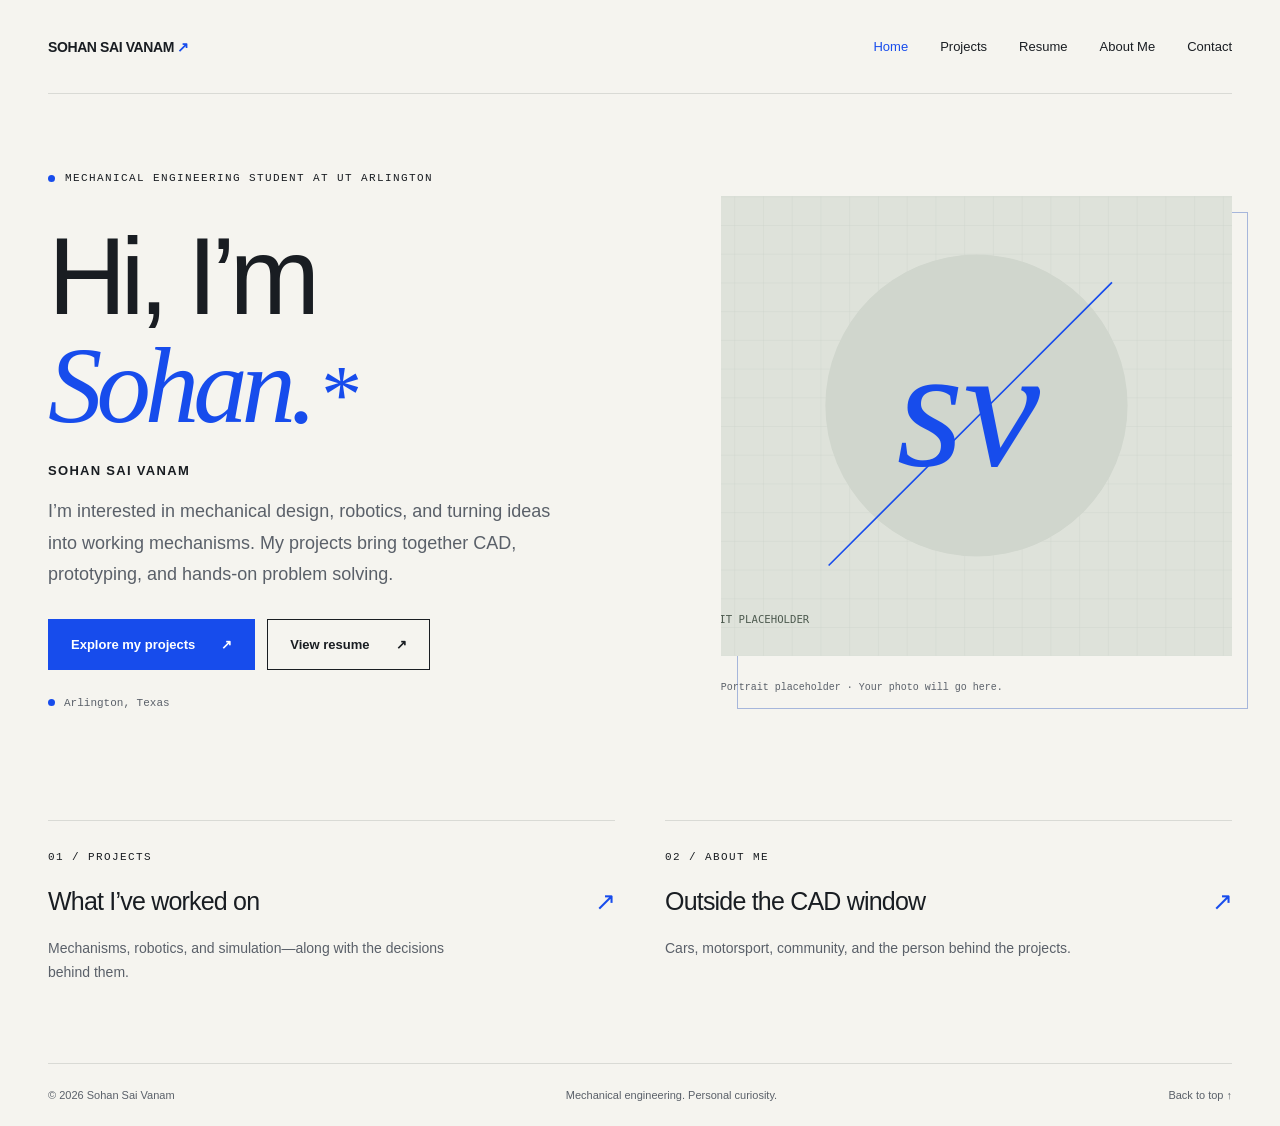
==== index.html @ b77ebf14 "Add files via upload Add my portfolio" ====
<!doctype html><html lang="en"><head><meta charset="utf-8"><meta name="viewport" content="width=device-width, initial-scale=1"><meta name="description" content="Sohan Sai Vanam is a Mechanical Engineering student at UT Arlington exploring mechanical design, robotics, and hands-on engineering."><meta name="theme-color" content="#f5f4ef"><title>Mechanical design & robotics — Sohan Sai Vanam</title><link rel="icon" href="assets/favicon.svg" type="image/svg+xml"><link rel="stylesheet" href="assets/styles.css"></head><body id="top" data-base=""><a class="skip" href="#main">Skip to content</a><header class="wrap"><nav class="nav" aria-label="Main navigation"><a class="brand" href="index.html">SOHAN SAI VANAM<span> ↗</span></a><button class="menu" aria-expanded="false" aria-controls="nav-links">Menu</button><div class="nav-links" id="nav-links"><a href="index.html" aria-current="page">Home</a><a href="projects.html">Projects</a><a href="resume.html">Resume</a><a href="about.html">About Me</a><a href="contact.html">Contact</a></div></nav></header><main id="main"><section class="wrap personal-hero" aria-labelledby="hello"><div class="personal-copy"><div class="eyebrow"><span class="dot"></span><span data-profile="role">Mechanical Engineering student at UT Arlington</span></div><h1 id="hello">Hi, I’m<br><em>Sohan.</em><span class="hello-dot">*</span></h1><p class="personal-name" data-profile="name">Sohan Sai Vanam</p><p class="personal-intro" data-profile="intro">I’m interested in mechanical design, robotics, and turning ideas into working mechanisms. My projects bring together CAD, prototyping, and hands-on problem solving.</p><div class="actions"><a class="button-primary" href="projects.html">Explore my projects <span aria-hidden="true">↗</span></a><a class="button-secondary" href="resume.html">View resume <span aria-hidden="true">↗</span></a></div><p class="home-location"><span class="dot"></span><span data-profile="location">Arlington, Texas</span></p></div><figure class="personal-photo"><img data-portrait src="assets/portrait.svg" alt="Placeholder for Sohan’s portrait" width="800" height="560"><figcaption data-portrait-caption>Portrait placeholder · Your photo will go here.</figcaption></figure></section><section class="wrap home-shortcuts" aria-label="Explore the portfolio"><a href="projects.html"><span class="label">01 / Projects</span><h2>What I’ve worked on <span>↗</span></h2><p>Mechanisms, robotics, and simulation—along with the decisions behind them.</p></a><a href="about.html"><span class="label">02 / About Me</span><h2>Outside the CAD window <span>↗</span></h2><p>Cars, motorsport, community, and the person behind the projects.</p></a></section></main><footer class="wrap footer"><span>© 2026 Sohan Sai Vanam</span><span>Mechanical engineering. Personal curiosity.</span><a href="#top">Back to top ↑</a></footer><script src="assets/content.js" defer></script><script src="assets/script.js" defer></script></body></html>
---- assets/styles.css ----
:root{--paper:#f5f4ef;--ink:#191d22;--muted:#5a6069;--blue:#174cec;--line:#d9dad5;--serif:Georgia,'Times New Roman',serif}*{box-sizing:border-box}html{scroll-behavior:smooth;scroll-padding-top:90px}body{margin:0;background:var(--paper);color:var(--ink);font-family:Arial,Helvetica,sans-serif;-webkit-font-smoothing:antialiased}a{color:inherit;text-decoration:none}button{font:inherit}img{max-width:100%;display:block}::selection{background:#b8ccff}a:focus-visible,button:focus-visible{outline:3px solid var(--blue);outline-offset:5px}.wrap{width:min(1280px,calc(100% - 96px));margin:auto}.skip{position:absolute;top:-100px;padding:15px;background:white;z-index:100}.skip:focus{top:0}.nav{display:flex;align-items:center;justify-content:space-between;min-height:94px;border-bottom:1px solid var(--line)}.brand{font-size:14px;font-weight:700;letter-spacing:-.4px}.brand span{color:var(--blue)}.nav-links{display:flex;gap:32px;align-items:center;font-size:13px}.nav-links a[aria-current=page]{color:var(--blue)}.nav-links a:hover{color:var(--blue)}.menu{display:none;border:1px solid var(--line);background:transparent;padding:10px}.eyebrow,.label,.meta,.section-num{font-family:'Courier New',monospace;text-transform:uppercase;letter-spacing:1.4px;font-size:11px;line-height:1.6}.eyebrow{display:flex;align-items:center;gap:10px}.dot{width:7px;height:7px;background:var(--blue);border-radius:50%;display:inline-block}.hero{padding-top:64px}.hero-title{font-size:clamp(70px,10.2vw,151px);line-height:.86;letter-spacing:-.085em;font-weight:700;margin:29px 0 36px}.hero-title span{display:block}.hero-title .last{display:flex;justify-content:space-between;align-items:center}.hero-title .asterisk{font-size:.58em;color:var(--blue);font-weight:400;margin-right:6px;letter-spacing:0}.hero-bottom{display:grid;grid-template-columns:1.2fr 1fr;gap:76px;align-items:center}.intro{font-size:21px;line-height:1.5;letter-spacing:-.5px;max-width:530px}.intro .soft{color:var(--muted)}.actions{display:flex;flex-wrap:wrap;gap:28px;margin-top:30px}.link{font-size:13px;font-weight:700;border-bottom:1px solid var(--ink);padding-bottom:8px;display:inline-flex;gap:35px}.link:hover{color:var(--blue);border-color:var(--blue)}.portrait{position:relative;height:290px;overflow:hidden;background:#dddeda}.portrait img{height:100%;width:100%;object-fit:cover}.portrait-caption{display:flex;justify-content:space-between;font-size:11px;margin-top:10px;color:var(--muted);font-family:'Courier New',monospace}.ticker{display:flex;justify-content:space-between;gap:20px;border-top:1px solid var(--line);border-bottom:1px solid var(--line);padding:21px 0;margin-top:52px;color:var(--muted)}.section{padding:85px 0}.section-head{display:flex;justify-content:space-between;align-items:flex-end;margin-bottom:36px}.section-head h2{font-size:clamp(36px,5vw,62px);font-weight:500;letter-spacing:-3px;margin:8px 0 0}.section-head h2 em,.page-title em{font-family:var(--serif);font-weight:400}.section-num{color:var(--blue)}.work-grid{display:grid;grid-template-columns:1fr 1fr;gap:46px 28px}.card-visual{position:relative;overflow:hidden;aspect-ratio:1.4;background:#e4e7e6}.card-visual img{width:100%;height:100%;object-fit:cover;transition:transform .5s}.project:hover .card-visual img{transform:scale(1.035)}.card-visual .badge{position:absolute;left:18px;top:18px;font-family:'Courier New',monospace;font-size:10px;padding:8px 10px;background:var(--paper);border:1px solid var(--line)}.card-title{display:flex;justify-content:space-between;align-items:center;gap:16px;margin-top:20px}.card-title h3{font-size:24px;letter-spacing:-.7px;font-weight:500;margin:0}.arrow{color:var(--blue);font-size:25px}.meta{font-size:10px;margin-top:10px;color:var(--muted)}.card-text{font-size:14px;line-height:1.65;color:var(--muted);max-width:470px;margin-bottom:0}.about-strip{background:#e9ebdf;padding:70px 0}.about-layout{display:grid;grid-template-columns:1fr 1.4fr;gap:70px}.about-layout h2{font-size:clamp(38px,5vw,64px);font-weight:500;line-height:1.05;letter-spacing:-2.8px;margin:22px 0}.about-layout h2 em{font-family:var(--serif);font-weight:400}.about-text{font-size:19px;line-height:1.65;max-width:630px}.traits{display:flex;flex-wrap:wrap;gap:10px;margin:28px 0}.traits span{font-size:11px;border:1px solid #b9beb0;padding:9px 12px}.contact{padding:82px 0}.contact h2{font-size:clamp(45px,7vw,94px);line-height:1;letter-spacing:-5px;font-weight:500;margin:18px 0 25px}.contact h2 em{font-family:var(--serif)}.contact p{color:var(--muted);font-size:15px;line-height:1.6}.pending{display:inline-block;border:1px dashed #a5aaa3;padding:10px 14px;color:var(--muted);font-size:12px;margin:8px 10px 8px 0}.footer{display:flex;justify-content:space-between;gap:25px;padding:25px 0;border-top:1px solid var(--line);font-size:11px;color:var(--muted)}.page-top{padding:65px 0 45px}.page-title{font-size:clamp(54px,8vw,108px);line-height:1;letter-spacing:-5px;margin:25px 0}.page-lede{font-size:20px;line-height:1.55;color:var(--muted);max-width:720px}.filters{display:flex;gap:10px;flex-wrap:wrap;margin:24px 0 35px}.filter{border:1px solid var(--line);padding:11px 17px;background:transparent;border-radius:30px;cursor:pointer;font-size:12px}.filter[aria-pressed=true]{background:var(--ink);color:var(--paper);border-color:var(--ink)}[hidden]{display:none!important}.detail-image{background:#e4e7e6;max-height:600px;overflow:hidden}.detail-image img{width:100%;max-height:600px;object-fit:cover}.caption{font-family:'Courier New',monospace;font-size:11px;color:var(--muted);margin-top:12px;line-height:1.5}.facts{display:grid;grid-template-columns:repeat(3,1fr);border-top:1px solid var(--line);border-bottom:1px solid var(--line);padding:24px 0;margin:40px 0 65px;gap:25px}.facts p{font-size:13px;line-height:1.5;margin:8px 0 0}.story{display:grid;grid-template-columns:1fr 2fr;gap:80px;padding:35px 0;border-top:1px solid var(--line)}.story h2{font-size:26px;letter-spacing:-1px;font-weight:500;margin:0}.story p,.story li{font-size:17px;line-height:1.75;color:var(--muted)}.story p:first-child{margin-top:0}.story li{margin:8px 0}.story ul{padding-left:20px}.note{padding:20px 24px;background:#e7ecfa;border-left:3px solid var(--blue);font-size:14px;line-height:1.6;margin:45px 0}.about-full{display:grid;grid-template-columns:1fr 1fr;gap:70px;margin:35px 0 65px}.about-full .portrait{height:450px}.about-full p{font-size:18px;line-height:1.75;color:var(--muted)}.life-grid{display:grid;grid-template-columns:repeat(3,1fr);gap:28px}.life-item{border-top:1px solid var(--line);padding-top:22px}.life-item h3{font-size:23px;letter-spacing:-.8px;font-weight:500}.life-item p{font-size:15px;line-height:1.75;color:var(--muted)}.next{padding:50px 0;display:flex;justify-content:space-between;gap:25px;align-items:center}.next a{font-size:24px;letter-spacing:-1px}.resume-note{font-size:11px;color:var(--muted)}
@media(min-width:1100px){.hero-bottom .portrait{margin-top:-140px;width:90%;margin-left:auto;height:345px}.hero-title{position:relative;z-index:1}.hero-title .last{max-width:70%}}
@media(max-width:900px){.wrap{width:calc(100% - 48px)}.hero-bottom{gap:32px}.hero-title{font-size:12vw}.about-layout,.about-full{gap:32px}.story{gap:35px}.ticker{font-size:9px}.hero-title .asterisk{display:none}.contact h2{letter-spacing:-3px}}
@media(max-width:600px){.wrap{width:calc(100% - 36px)}.nav{min-height:76px;position:relative}.menu{display:block}.nav-links{display:none;position:absolute;top:75px;left:0;right:0;z-index:20;background:var(--paper);padding:25px;border:1px solid var(--line);flex-direction:column;align-items:flex-start;gap:22px}.nav-links.open{display:flex}.hero{padding-top:36px}.hero-title{font-size:17vw;margin:28px 0 30px}.hero-bottom,.work-grid,.about-layout,.about-full,.life-grid,.story{grid-template-columns:1fr}.hero-bottom{gap:35px}.intro{font-size:18px}.portrait{height:320px}.ticker{flex-wrap:wrap;gap:12px;margin-top:36px}.section{padding:55px 0}.section-head{gap:20px;align-items:center}.section-head h2{letter-spacing:-2px}.section-head .link{gap:10px;font-size:11px}.card-title h3{font-size:22px}.about-strip{padding:50px 0}.about-layout{gap:10px}.about-text{font-size:17px}.contact{padding:55px 0}.contact h2{font-size:52px;letter-spacing:-3px}.footer{font-size:10px;flex-wrap:wrap}.page-top{padding:45px 0 30px}.page-title{font-size:57px;letter-spacing:-3px}.page-lede{font-size:18px}.facts{grid-template-columns:1fr;gap:18px;margin-bottom:35px}.story{gap:18px}.story p,.story li{font-size:16px}.about-full{gap:18px}.about-full .portrait{height:350px}.next a{font-size:18px}.next{align-items:flex-start}.contact .pending{display:block;width:fit-content}}
@media(prefers-reduced-motion:reduce){html{scroll-behavior:auto}*,*:before,*:after{transition:none!important;animation:none!important}}

/* PERSONAL HOMEPAGE AND FIVE-TAB REVISION */
.personal-hero{display:grid;grid-template-columns:1.15fr 1fr;gap:85px;align-items:center;padding:76px 0 70px;min-height:650px}.personal-copy h1{font-size:clamp(72px,8.5vw,118px);font-weight:500;line-height:1;letter-spacing:-6px;margin:35px 0 22px}.personal-copy h1 em{font-family:var(--serif);color:var(--blue);font-weight:400}.hello-dot{color:var(--blue);font-family:var(--serif);font-size:.75em;margin-left:10px}.personal-name{font-size:13px;font-weight:700;letter-spacing:1.3px;text-transform:uppercase}.personal-intro{font-size:18px;line-height:1.75;color:var(--muted);max-width:520px}.button-primary,.button-secondary{display:inline-flex;align-items:center;justify-content:space-between;gap:26px;padding:17px 22px;font-size:13px;font-weight:700;border:1px solid var(--ink);transition:background .2s,color .2s}.button-primary{background:var(--blue);border-color:var(--blue);color:white}.button-primary:hover{background:#123bc0}.button-secondary:hover{background:var(--ink);color:var(--paper)}.personal-copy .actions{gap:12px;margin-top:28px}.home-location{font-family:'Courier New',monospace;display:flex;gap:9px;align-items:center;font-size:11px;margin-top:27px;color:var(--muted)}.personal-photo{margin:0;position:relative}.personal-photo:before{content:'';position:absolute;inset:16px -16px -16px 16px;border:1px solid #a6b6db;z-index:0}.personal-photo img{position:relative;z-index:1;width:100%;height:460px;object-fit:cover;background:#dde3db}.personal-photo figcaption{position:relative;z-index:2;margin-top:26px;font-family:'Courier New',monospace;font-size:10px;color:var(--muted)}.home-shortcuts{display:grid;grid-template-columns:1fr 1fr;gap:50px;padding:30px 0 65px}.home-shortcuts a{border-top:1px solid var(--line);padding-top:25px}.home-shortcuts h2{font-size:25px;letter-spacing:-.8px;font-weight:500;display:flex;justify-content:space-between;gap:20px}.home-shortcuts h2 span{color:var(--blue)}.home-shortcuts p{font-size:14px;line-height:1.7;color:var(--muted);max-width:440px}.home-shortcuts a:hover h2{color:var(--blue)}.contact-layout{display:grid;grid-template-columns:2fr 1fr;gap:80px;padding:15px 0 60px}.contact-row{padding:25px 0;border-top:1px solid var(--line)}.contact-row a{display:inline-block;margin:18px 0;font-size:23px;word-break:break-word;color:var(--blue)}.contact-pending{font-size:16px;color:var(--muted);line-height:1.7}.contact-aside{background:#e9ebdf;padding:30px;align-self:start}.contact-aside p{font-size:17px;line-height:1.8;margin-bottom:26px}.empty-state{border:1px solid var(--line);padding:45px;background:#eeefe9}.empty-state h2{font-size:27px;font-weight:500;letter-spacing:-.9px}.empty-state p{color:var(--muted);line-height:1.75;font-size:15px}.resume-frame{width:100%;height:850px;border:1px solid var(--line);margin:25px 0}.resume-actions{display:flex;gap:15px;flex-wrap:wrap}.case-nav{display:flex;flex-wrap:wrap;gap:14px;margin:25px 0 0}.case-nav a{font-size:12px;padding:9px 12px;border:1px solid var(--line);border-radius:20px}.case-nav a:hover{color:var(--blue);border-color:var(--blue)}.evidence-note{font-size:12px;line-height:1.6;color:var(--muted);border-left:2px solid var(--blue);padding-left:12px;margin:14px 0 0}
@media(max-width:900px){.personal-hero{gap:40px;min-height:0}.personal-photo img{height:390px}.personal-copy h1{font-size:83px;letter-spacing:-4px}.contact-layout{gap:35px}.personal-copy .eyebrow{font-size:10px}}
@media(max-width:600px){.personal-hero{grid-template-columns:1fr;padding:44px 0 45px;gap:35px}.personal-copy h1{font-size:82px;margin:25px 0 18px}.personal-copy .eyebrow{align-items:flex-start;font-size:10px;max-width:300px}.personal-copy .eyebrow .dot{flex-shrink:0;margin-top:5px}.personal-intro{font-size:17px}.personal-photo{margin-right:15px}.personal-photo img{height:340px}.home-shortcuts,.contact-layout{grid-template-columns:1fr;gap:30px}.home-shortcuts{padding-bottom:40px}.contact-layout{padding-bottom:30px}.empty-state{padding:25px}.resume-frame{height:600px}.contact-row a{font-size:19px}.case-nav{gap:8px}.case-nav a{font-size:11px}}
@media(prefers-reduced-motion:reduce){.button-primary,.button-secondary{transition:none}}

/* CERTIFICATES AND OPTIONAL TECHNICAL REPORTS */
.gist-label{color:var(--blue);margin:25px 0 8px}.gist-label+.page-lede{margin-top:0}.report-panel{display:grid;grid-template-columns:1.6fr 1fr;gap:40px;align-items:center;padding:30px;margin:0 0 45px;background:#e7ecfa;border:1px solid #c6d2f1}.report-panel h2{font-size:25px;letter-spacing:-.8px;font-weight:500;margin:12px 0}.report-panel p{font-size:14px;line-height:1.7;color:var(--muted);max-width:580px}.report-action{text-align:right}.report-action .button-primary{cursor:pointer}.report-pending{font-family:'Courier New',monospace;font-size:12px!important}.certifications-section{padding:10px 0 55px;border-top:1px solid var(--line)}.certifications-section .section-head{padding-top:35px;margin-bottom:20px}.cert-intro{font-size:16px;line-height:1.7;color:var(--muted);margin-bottom:28px}.cert-grid{display:grid;grid-template-columns:1fr 1fr;gap:22px}.cert-empty{grid-column:1/-1;border:1px dashed var(--line);padding:22px;font-size:14px;line-height:1.7;color:var(--muted)}.cert-card{padding:27px;border:1px solid var(--line);background:#eeefe9}.cert-card h3{font-size:23px;font-weight:500;letter-spacing:-.6px;line-height:1.3;margin:15px 0}.cert-date{font-family:'Courier New',monospace;font-size:11px;line-height:1.6;color:var(--muted)}.cert-skills{font-size:14px;line-height:1.7;color:var(--muted)}.cert-actions{display:flex;flex-wrap:wrap;gap:18px;margin-top:24px}.cert-button{border:0;border-bottom:1px solid var(--ink);background:transparent;padding:0 0 8px;font-size:13px;font-weight:700;cursor:pointer}.cert-button:hover{color:var(--blue);border-color:var(--blue)}.pdf-dialog{width:min(1200px,94vw);height:90vh;height:90dvh;max-height:94vh;max-width:96vw;padding:0;border:1px solid var(--line);background:var(--paper);color:var(--ink)}.pdf-dialog::backdrop{background:rgba(12,18,29,.75)}.pdf-dialog[open]{display:flex;flex-direction:column}.pdf-toolbar{display:flex;align-items:center;justify-content:space-between;gap:20px;padding:18px 24px;border-bottom:1px solid var(--line);flex-shrink:0}.pdf-toolbar h2{font-size:17px;line-height:1.4;font-weight:500;margin:0}.pdf-tools{display:flex;align-items:center;gap:20px;flex-shrink:0}.pdf-tools a{font-size:12px;color:var(--blue)}.pdf-close{border:1px solid var(--line);background:transparent;padding:9px 12px;cursor:pointer;font-size:12px}.pdf-hint{font-size:11px;color:var(--muted);padding:0 24px;flex-shrink:0}.pdf-holder{flex:1;min-height:0}.pdf-object{width:100%;height:100%;border:0;display:block}.pdf-open{overflow:hidden}
@media(max-width:600px){.report-panel{grid-template-columns:1fr;gap:12px;padding:24px}.report-action{text-align:left}.cert-grid{grid-template-columns:1fr}.pdf-toolbar{align-items:flex-start;flex-direction:column;padding:15px;gap:12px}.pdf-tools{gap:17px;width:100%;justify-content:space-between}.pdf-toolbar h2{font-size:15px}.pdf-hint{padding:0 15px;font-size:10px}.pdf-dialog{height:94dvh;width:96vw}.cert-card{padding:23px}}
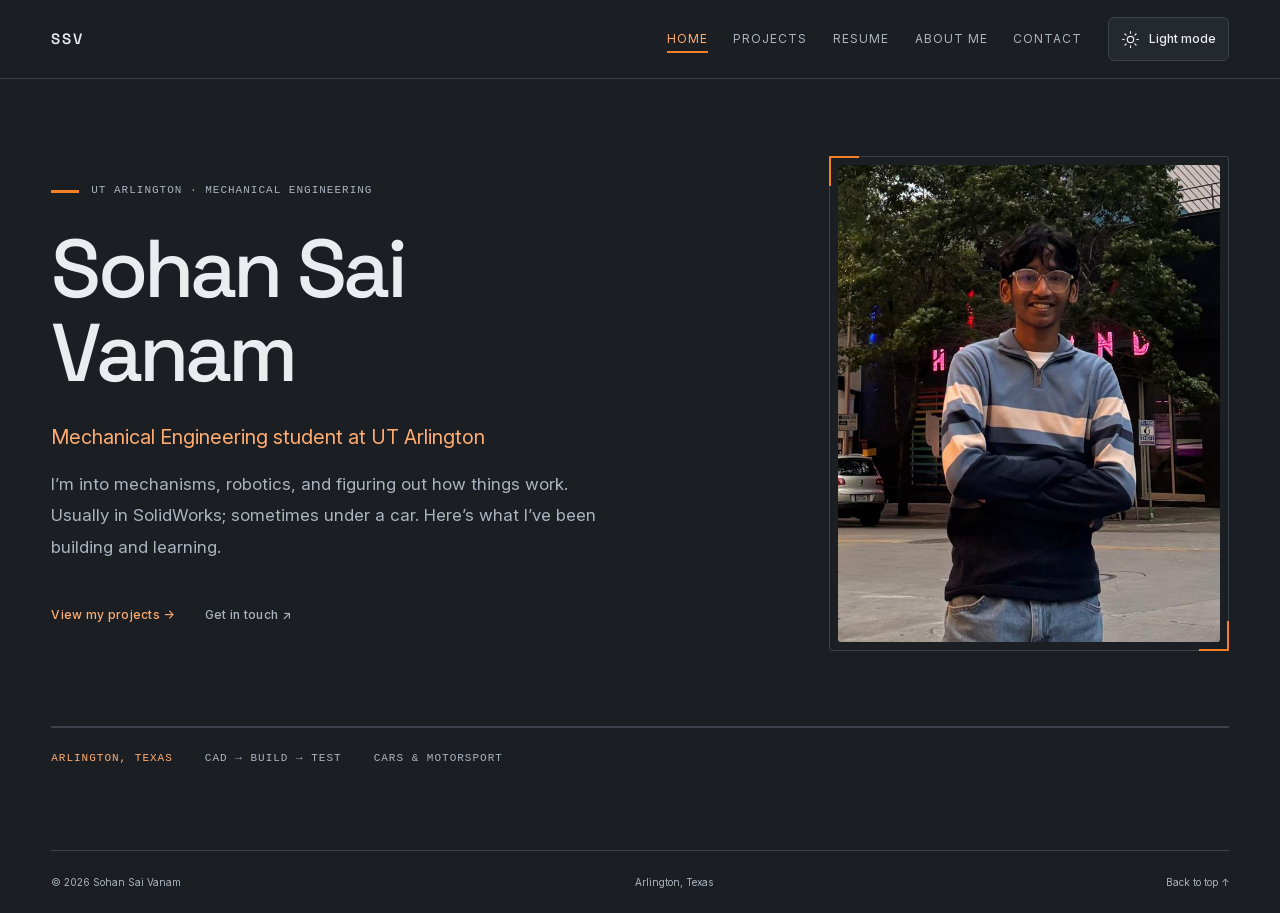
==== commit b6193187: "Add files via upload" ====
--- a/index.html
+++ b/index.html
@@ -1 +1,33 @@
-<!doctype html><html lang="en"><head><meta charset="utf-8"><meta name="viewport" content="width=device-width, initial-scale=1"><meta name="description" content="Sohan Sai Vanam is a Mechanical Engineering student at UT Arlington exploring mechanical design, robotics, and hands-on engineering."><meta name="theme-color" content="#f5f4ef"><title>Mechanical design & robotics — Sohan Sai Vanam</title><link rel="icon" href="assets/favicon.svg" type="image/svg+xml"><link rel="stylesheet" href="assets/styles.css"></head><body id="top" data-base=""><a class="skip" href="#main">Skip to content</a><header class="wrap"><nav class="nav" aria-label="Main navigation"><a class="brand" href="index.html">SOHAN SAI VANAM<span> ↗</span></a><button class="menu" aria-expanded="false" aria-controls="nav-links">Menu</button><div class="nav-links" id="nav-links"><a href="index.html" aria-current="page">Home</a><a href="projects.html">Projects</a><a href="resume.html">Resume</a><a href="about.html">About Me</a><a href="contact.html">Contact</a></div></nav></header><main id="main"><section class="wrap personal-hero" aria-labelledby="hello"><div class="personal-copy"><div class="eyebrow"><span class="dot"></span><span data-profile="role">Mechanical Engineering student at UT Arlington</span></div><h1 id="hello">Hi, I’m<br><em>Sohan.</em><span class="hello-dot">*</span></h1><p class="personal-name" data-profile="name">Sohan Sai Vanam</p><p class="personal-intro" data-profile="intro">I’m interested in mechanical design, robotics, and turning ideas into working mechanisms. My projects bring together CAD, prototyping, and hands-on problem solving.</p><div class="actions"><a class="button-primary" href="projects.html">Explore my projects <span aria-hidden="true">↗</span></a><a class="button-secondary" href="resume.html">View resume <span aria-hidden="true">↗</span></a></div><p class="home-location"><span class="dot"></span><span data-profile="location">Arlington, Texas</span></p></div><figure class="personal-photo"><img data-portrait src="assets/portrait.svg" alt="Placeholder for Sohan’s portrait" width="800" height="560"><figcaption data-portrait-caption>Portrait placeholder · Your photo will go here.</figcaption></figure></section><section class="wrap home-shortcuts" aria-label="Explore the portfolio"><a href="projects.html"><span class="label">01 / Projects</span><h2>What I’ve worked on <span>↗</span></h2><p>Mechanisms, robotics, and simulation—along with the decisions behind them.</p></a><a href="about.html"><span class="label">02 / About Me</span><h2>Outside the CAD window <span>↗</span></h2><p>Cars, motorsport, community, and the person behind the projects.</p></a></section></main><footer class="wrap footer"><span>© 2026 Sohan Sai Vanam</span><span>Mechanical engineering. Personal curiosity.</span><a href="#top">Back to top ↑</a></footer><script src="assets/content.js" defer></script><script src="assets/script.js" defer></script></body></html>+<!doctype html>
+<html lang="en" data-theme="dark">
+<head>
+<meta charset="utf-8">
+<meta name="viewport" content="width=device-width, initial-scale=1">
+<meta name="description" content="Sohan Sai Vanam, Mechanical Engineering student at UT Arlington. Projects, experience, and design documentation.">
+<meta name="theme-color" content="#1b1e23">
+<title>Mechanical engineering — Sohan Sai Vanam</title>
+<link rel="icon" href="assets/favicon.svg?v=personal-3" type="image/svg+xml">
+<script src="assets/theme.js?v=dark-default-14"></script>
+<link rel="preload" href="assets/fonts/space-grotesk-variable.woff2" as="font" type="font/woff2" crossorigin>
+<link rel="preload" href="assets/fonts/inter-variable.woff2" as="font" type="font/woff2" crossorigin>
+<link rel="stylesheet" href="assets/styles.css?v=typography-8">
+</head>
+<body id="top" data-base="">
+<a class="skip" href="#main">Skip to content</a>
+<header class="site-header"><nav class="wrap nav" aria-label="Main navigation">
+<a class="brand" href="index.html" aria-label="Sohan Sai Vanam — Home">SSV</a>
+<div class="nav-links" id="nav-links"><a href="index.html" aria-current="page">Home</a><a href="projects.html">Projects</a><a href="resume.html">Resume</a><a href="about.html">About Me</a><a href="contact.html">Contact</a></div>
+<div class="nav-actions"><button class="theme-toggle" type="button" aria-label="Switch to light mode" aria-pressed="true"><span class="theme-moon"><svg viewBox="0 0 24 24" aria-hidden="true"><path d="M20.4 14a8.6 8.6 0 0 1-10.4-10.4A8.7 8.7 0 1 0 20.4 14Z"/></svg></span><span class="theme-sun"><svg viewBox="0 0 24 24" aria-hidden="true"><circle cx="12" cy="12" r="4"/><path d="M12 2v2m0 16v2M2 12h2m16 0h2M5 5l1.5 1.5m11 11L19 19M5 19l1.5-1.5m11-11L19 5"/></svg></span><span class="theme-label">Light mode</span></button><button class="menu" type="button" aria-expanded="false" aria-controls="nav-links">Menu</button></div>
+</nav></header>
+<main id="main">
+<section class="wrap home-hero">
+<div class="home-copy"><p class="eyebrow">UT Arlington · Mechanical Engineering</p><h1>Sohan Sai<br>Vanam</h1><p class="home-role" data-profile="role">Mechanical Engineering student at UT Arlington</p><p class="home-intro" data-profile="intro">I’m into mechanisms, robotics, and figuring out how things work. Usually in SolidWorks; sometimes under a car. Here’s what I’ve been building and learning.</p><div class="actions"><a class="link" href="projects.html">View my projects →</a><a class="link secondary-link" href="contact.html">Get in touch ↗</a></div></div>
+<figure class="home-photo"><span class="portrait-frame"><img data-portrait src="assets/sohan-portrait.jpg" alt="Sohan Sai Vanam wearing a blue quarter-zip with his arms folded" width="1136" height="1600" decoding="async"></span></figure>
+</section>
+<div class="wrap home-details"><span data-profile="location">Arlington, Texas</span><span>CAD → Build → Test</span><span>Cars & motorsport</span></div>
+</main>
+<footer class="wrap footer"><span>© 2026 Sohan Sai Vanam</span><span data-profile="location">Arlington, Texas</span><a href="#top">Back to top ↑</a></footer>
+<script src="assets/content.js?v=resume-9" defer></script>
+<script src="assets/script.js?v=resume-9" defer></script>
+</body>
+</html>
--- a/assets/styles.css
+++ b/assets/styles.css
@@ -1,16 +1,182 @@
+/* Fonts are included locally, so the exported site has the same typography. */
+@font-face{font-family:'Inter';src:url('fonts/inter-variable.woff2') format('woff2');font-weight:100 900;font-style:normal;font-display:swap}
+@font-face{font-family:'Space Grotesk';src:url('fonts/space-grotesk-variable.woff2') format('woff2');font-weight:300 700;font-style:normal;font-display:swap}
+/* Edit these variables to change the palette. All surfaces use theme variables. */
+:root{--paper:#f6f6f3;--ink:#20252c;--muted:#5c646e;--blue:#0064b1;--accent:#a9440a;--orange:#f58025;--accent-soft:#f2e3d7;--reveal-duration:560ms;--reveal-step:70ms;--line:#d8dcd9;--surface:#eeefec;--hover:#e8ebe7;--button-text:#fff;--selection:#d4e1f3;--mono:'Courier New',monospace}
+:root[data-theme="dark"]{--paper:#1b1e23;--ink:#e9edf0;--muted:#abb4bf;--blue:#9ccaff;--accent:#ffac70;--orange:#f58025;--accent-soft:#332921;--line:#3b424b;--surface:#24282f;--hover:#2c323b;--button-text:#142037;--selection:#344866}
+*{box-sizing:border-box}html{scroll-behavior:smooth;scroll-padding-top:110px}body{margin:0;background:var(--paper);color:var(--ink);font-family:-apple-system,BlinkMacSystemFont,'Segoe UI',Arial,sans-serif;-webkit-font-smoothing:antialiased;line-height:1.6}a{color:inherit;text-decoration:none}button{font:inherit;color:inherit}img{display:block;max-width:100%}::selection{background:var(--selection)}a:focus-visible,button:focus-visible{outline:2px solid var(--blue);outline-offset:5px}[hidden]{display:none!important}.wrap{width:min(1480px,calc(100% - clamp(40px,8vw,192px)));margin:0 auto}.skip{position:fixed;top:-100px;left:20px;z-index:100;padding:12px;background:var(--paper);border:1px solid var(--line)}.skip:focus{top:10px}.site-header{position:sticky;top:0;z-index:30;background:var(--paper);border-bottom:1px solid var(--line)}.nav{display:flex;align-items:center;justify-content:space-between;min-height:78px;gap:clamp(16px,2vw,30px);position:relative}.brand{font-size:13px;font-weight:600;letter-spacing:2px}.nav-links{display:flex;gap:clamp(16px,2vw,29px);margin-left:auto}.nav-links a{font-size:12px;letter-spacing:1px;text-transform:uppercase;padding:5px 0;color:var(--muted);border-bottom:1px solid transparent}.nav-links a:hover{color:var(--ink)}.nav-links a[aria-current="page"]{color:var(--ink);border-bottom-color:var(--blue)}.nav-actions{display:flex;align-items:center;gap:10px;flex-shrink:0}.menu{display:none;background:var(--surface);border:1px solid var(--line);border-radius:6px;min-height:44px;padding:8px 13px;font-size:13px;cursor:pointer}.theme-toggle{min-height:44px;min-width:120px;display:inline-flex;justify-content:center;align-items:center;gap:9px;padding:9px 12px;border:1px solid var(--line);background:var(--surface);border-radius:6px;cursor:pointer;flex-shrink:0;white-space:nowrap}.theme-label{font-size:12px;font-weight:500}.theme-toggle span{flex-shrink:0}.theme-toggle:hover{background:var(--hover)}.theme-toggle svg{width:19px;height:19px;fill:none;stroke:currentColor;stroke-width:1.5;stroke-linecap:round;stroke-linejoin:round}.theme-sun{display:none}:root[data-theme="dark"] .theme-sun{display:flex}:root[data-theme="dark"] .theme-moon{display:none}.theme-moon{display:flex}.eyebrow,.label,.section-num{font-family:var(--mono);font-size:10px;letter-spacing:1.4px;line-height:1.8;text-transform:uppercase;color:var(--muted)}.home-hero{display:grid;grid-template-columns:minmax(0,1.25fr) minmax(0,.85fr);gap:clamp(35px,5vw,100px);align-items:center;padding:clamp(60px,6vw,110px) 0 75px}.home-copy h1{font-size:clamp(52px,6.4vw,108px);font-weight:500;line-height:1.03;letter-spacing:-5px;margin:26px 0}.home-role{font-size:20px;line-height:1.5;margin:0 0 14px}.home-intro{font-size:17px;line-height:1.85;color:var(--muted);max-width:55ch}.home-photo,.about-photo{margin:0}.home-photo{width:100%;max-width:480px;justify-self:end}.home-photo img{width:100%;aspect-ratio:4/5;object-fit:cover;border:1px solid var(--line);border-radius:5px}.home-photo figcaption,.about-photo figcaption{font-family:var(--mono);font-size:10px;color:var(--muted);margin-top:10px;line-height:1.6}.actions{display:flex;gap:30px;flex-wrap:wrap;align-items:center;margin-top:30px}.link,.button-primary,.button-secondary{display:inline-flex;align-items:center;gap:10px;font-size:12px;font-weight:500;letter-spacing:.3px;color:var(--blue);padding:5px 0;border:0;border-bottom:1px solid transparent;background:transparent}.link:hover,.button-primary:hover,.button-secondary:hover{border-bottom-color:currentColor}.secondary-link{color:var(--muted)}.button-primary,.button-secondary{cursor:pointer}.home-details{display:flex;gap:32px;flex-wrap:wrap;padding:22px 0;border-top:1px solid var(--line);font-family:var(--mono);font-size:10px;color:var(--muted);text-transform:uppercase;letter-spacing:1px;margin-bottom:60px}.page-top{padding:68px 0 42px}.page-title{font-size:clamp(46px,6.8vw,76px);font-weight:500;line-height:1.1;letter-spacing:-3px;margin:20px 0 25px}.page-title em{font-style:normal}.page-lede{font-size:17px;line-height:1.8;color:var(--muted);max-width:710px;margin:0}.section-head{display:flex;justify-content:space-between;align-items:flex-end;margin-bottom:25px}.section-head h2{font-size:28px;font-weight:500;letter-spacing:-.7px;margin:12px 0}.filters{display:flex;gap:12px;flex-wrap:wrap;margin:0 0 16px}.filter{font-size:11px;padding:8px 13px;background:transparent;border:1px solid var(--line);border-radius:4px;cursor:pointer;color:var(--muted)}.filter[aria-pressed="true"]{color:var(--ink);background:var(--surface);border-color:var(--muted)}.caption{font-family:var(--mono);font-size:10px;color:var(--muted);line-height:1.8}.project-list{border-top:1px solid var(--line);margin-top:20px}.project-row{display:grid;grid-template-columns:28px 168px minmax(0,1fr) 44px;gap:clamp(20px,2.5vw,40px);align-items:center;padding:27px 8px;border-bottom:1px solid var(--line);transition:background .2s}.project-row:hover{background:var(--hover)}.project-index{font-family:var(--mono);font-size:11px;color:var(--muted);align-self:center}.project-thumbnail{overflow:hidden;border:1px solid var(--line);border-radius:3px}.project-thumbnail img{width:168px;height:116px;object-fit:cover}.project-description{min-width:0;display:block}.project-title{display:block;font-size:27px;font-weight:500;line-height:1.25;letter-spacing:-.7px}.project-meta{display:block;font-family:var(--mono);font-size:10px;line-height:1.7;color:var(--muted);margin-top:8px}.project-summary{display:block;font-size:15px;color:var(--muted);line-height:1.7;margin-top:8px;max-width:75ch}.project-arrow{width:34px;height:34px;border:1px solid var(--line);border-radius:50%;display:flex;align-items:center;justify-content:center;color:var(--muted)}.project-row:hover .project-arrow{color:var(--blue);border-color:var(--blue)}.collection-note{margin-top:23px}.next{display:flex;justify-content:space-between;gap:22px;flex-wrap:wrap;padding:48px 0 60px}.footer{display:flex;justify-content:space-between;gap:20px;flex-wrap:wrap;padding:23px 0;border-top:1px solid var(--line);font-size:10px;color:var(--muted)}.about-simple{display:grid;grid-template-columns:minmax(230px,.8fr) minmax(0,1.5fr);gap:clamp(35px,5vw,85px);align-items:start;margin-bottom:70px}.about-photo{max-width:400px}.about-copy{max-width:72ch}.about-photo img{width:100%;aspect-ratio:1/1;object-fit:cover;border-radius:4px;border:1px solid var(--line)}.about-copy h2{font-size:28px;line-height:1.2;font-weight:500;letter-spacing:-.7px;margin:3px 0 20px}.about-copy p{font-size:17px;color:var(--muted);line-height:1.85;margin:0 0 22px}.about-copy .eyebrow{font-size:10px;margin-top:30px}.traits{display:flex;flex-wrap:wrap;gap:8px;margin:20px 0}.traits span{font-size:10px;color:var(--muted);padding:6px 10px;border:1px solid var(--line);border-radius:20px}.certifications-section{padding:24px 0 12px;border-top:1px solid var(--line)}.cert-grid{display:grid;grid-template-columns:1fr 1fr;gap:22px}.cert-empty{grid-column:1/-1;font-size:13px;color:var(--muted);line-height:1.8;margin:0}.cert-card{padding:25px 0;border-top:1px solid var(--line)}.cert-card h3{font-size:21px;font-weight:500;letter-spacing:-.5px;line-height:1.4;margin:13px 0}.cert-date{font-family:var(--mono);font-size:10px;color:var(--muted)}.cert-skills{font-size:14px;color:var(--muted);line-height:1.8}.cert-actions{display:flex;flex-wrap:wrap;gap:20px;margin-top:20px}.cert-button{padding:5px 0;border:0;border-bottom:1px solid transparent;background:transparent;font-size:12px;color:var(--blue);cursor:pointer}.cert-button:hover{border-bottom-color:currentColor}.resume-page{max-width:1480px}.resume-actions{display:flex;gap:25px;flex-wrap:wrap;margin-top:25px}.download-pending{font-size:12px;color:var(--muted);border-bottom:1px dashed var(--line);padding-bottom:4px}.resume-section{padding:12px 0 32px}.resume-section h2{font-size:26px;font-weight:500;letter-spacing:-.6px;margin:8px 0 22px}.resume-entry{display:grid;grid-template-columns:1fr auto;gap:28px;padding:25px 0;border-top:1px solid var(--line)}.resume-entry h3{font-size:22px;font-weight:500;letter-spacing:-.5px;line-height:1.4;margin:0 0 7px}.resume-org{font-size:14px;color:var(--blue);margin:0 0 10px}.resume-description{font-size:14px;color:var(--muted);line-height:1.8;max-width:590px;margin:0}.resume-period{font-family:var(--mono);font-size:10px;color:var(--muted);margin:5px 0;white-space:nowrap}.skill-grid{display:grid;grid-template-columns:1fr 1fr;border-top:1px solid var(--line);gap:0 35px}.skill-group{padding:24px 0;border-bottom:1px solid var(--line)}.skill-group h3{font-size:16px;font-weight:500;margin:0 0 10px}.skill-group p{font-size:13px;line-height:1.8;color:var(--muted);margin:0}.contact-layout{display:grid;grid-template-columns:minmax(0,1.8fr) minmax(0,1fr);gap:clamp(30px,5vw,80px);padding:10px 0 25px}.contact-row{padding:23px 0;border-top:1px solid var(--line)}.contact-row a{display:block;margin-top:13px;font-size:21px;color:var(--blue);word-break:break-word}.contact-pending{font-size:15px;color:var(--muted);margin-top:13px}.contact-aside{border-left:1px solid var(--line);padding-left:30px}.contact-aside p{font-size:15px;line-height:1.9;color:var(--muted);margin:12px 0 25px}.detail-title{font-size:clamp(38px,5.4vw,64px);max-width:900px}.gist-label{margin:23px 0 8px;color:var(--blue)}.detail-image{overflow:hidden;border:1px solid var(--line);border-radius:4px;background:var(--surface)}.detail-image img{width:100%;max-height:590px;object-fit:cover}.case-nav{display:flex;gap:10px;flex-wrap:wrap;margin:28px 0}.case-nav a{font-size:11px;border-bottom:1px solid var(--line);padding:4px 0;color:var(--muted)}.case-nav a:hover{color:var(--blue);border-color:var(--blue)}.facts{display:grid;grid-template-columns:repeat(3,1fr);gap:25px;padding:23px 0;margin:28px 0 38px;border-top:1px solid var(--line);border-bottom:1px solid var(--line)}.facts p{font-size:13px;line-height:1.7;margin:8px 0}.report-panel{display:grid;grid-template-columns:1.5fr 1fr;gap:35px;align-items:center;padding:26px;background:var(--surface);border:1px solid var(--line);border-radius:4px;margin:0 0 38px}.report-panel h2{font-size:21px;font-weight:500;line-height:1.4;letter-spacing:-.5px;margin:9px 0}.report-panel p{font-size:13px;line-height:1.8;color:var(--muted);margin-bottom:0}.report-action{text-align:right}.report-pending{font-family:var(--mono);font-size:10px!important}.story{display:grid;grid-template-columns:minmax(0,1fr) minmax(0,2fr);gap:clamp(30px,4vw,70px);padding:32px 0;border-top:1px solid var(--line)}.story h2{font-size:24px;font-weight:500;line-height:1.4;letter-spacing:-.7px;margin:0}.story p,.story li{font-size:16px;line-height:1.9;color:var(--muted)}.story p:first-child{margin-top:0}.note{font-size:12px;line-height:1.8;padding:18px 23px;border-left:2px solid var(--line);color:var(--muted);margin:30px 0}.pdf-dialog{width:min(1200px,94vw);height:90vh;height:90dvh;max-width:96vw;max-height:94vh;padding:0;background:var(--paper);color:var(--ink);border:1px solid var(--line)}.pdf-dialog::backdrop{background:rgba(8,12,18,.75)}.pdf-dialog[open]{display:flex;flex-direction:column}.pdf-toolbar{display:flex;justify-content:space-between;align-items:center;gap:20px;padding:18px 24px;border-bottom:1px solid var(--line);flex-shrink:0}.pdf-toolbar h2{font-size:16px;line-height:1.4;font-weight:500;margin:0}.pdf-tools{display:flex;gap:20px;align-items:center;flex-shrink:0}.pdf-tools a{font-size:12px;color:var(--blue)}.pdf-close{font-size:12px;background:transparent;border:1px solid var(--line);padding:8px 12px;cursor:pointer}.pdf-hint{font-size:11px;color:var(--muted);padding:0 24px;flex-shrink:0}.pdf-holder{flex:1;min-height:0}.pdf-object{width:100%;height:100%;border:0;display:block}.pdf-open{overflow:hidden}
 
-:root{--paper:#f5f4ef;--ink:#191d22;--muted:#5a6069;--blue:#174cec;--line:#d9dad5;--serif:Georgia,'Times New Roman',serif}*{box-sizing:border-box}html{scroll-behavior:smooth;scroll-padding-top:90px}body{margin:0;background:var(--paper);color:var(--ink);font-family:Arial,Helvetica,sans-serif;-webkit-font-smoothing:antialiased}a{color:inherit;text-decoration:none}button{font:inherit}img{max-width:100%;display:block}::selection{background:#b8ccff}a:focus-visible,button:focus-visible{outline:3px solid var(--blue);outline-offset:5px}.wrap{width:min(1280px,calc(100% - 96px));margin:auto}.skip{position:absolute;top:-100px;padding:15px;background:white;z-index:100}.skip:focus{top:0}.nav{display:flex;align-items:center;justify-content:space-between;min-height:94px;border-bottom:1px solid var(--line)}.brand{font-size:14px;font-weight:700;letter-spacing:-.4px}.brand span{color:var(--blue)}.nav-links{display:flex;gap:32px;align-items:center;font-size:13px}.nav-links a[aria-current=page]{color:var(--blue)}.nav-links a:hover{color:var(--blue)}.menu{display:none;border:1px solid var(--line);background:transparent;padding:10px}.eyebrow,.label,.meta,.section-num{font-family:'Courier New',monospace;text-transform:uppercase;letter-spacing:1.4px;font-size:11px;line-height:1.6}.eyebrow{display:flex;align-items:center;gap:10px}.dot{width:7px;height:7px;background:var(--blue);border-radius:50%;display:inline-block}.hero{padding-top:64px}.hero-title{font-size:clamp(70px,10.2vw,151px);line-height:.86;letter-spacing:-.085em;font-weight:700;margin:29px 0 36px}.hero-title span{display:block}.hero-title .last{display:flex;justify-content:space-between;align-items:center}.hero-title .asterisk{font-size:.58em;color:var(--blue);font-weight:400;margin-right:6px;letter-spacing:0}.hero-bottom{display:grid;grid-template-columns:1.2fr 1fr;gap:76px;align-items:center}.intro{font-size:21px;line-height:1.5;letter-spacing:-.5px;max-width:530px}.intro .soft{color:var(--muted)}.actions{display:flex;flex-wrap:wrap;gap:28px;margin-top:30px}.link{font-size:13px;font-weight:700;border-bottom:1px solid var(--ink);padding-bottom:8px;display:inline-flex;gap:35px}.link:hover{color:var(--blue);border-color:var(--blue)}.portrait{position:relative;height:290px;overflow:hidden;background:#dddeda}.portrait img{height:100%;width:100%;object-fit:cover}.portrait-caption{display:flex;justify-content:space-between;font-size:11px;margin-top:10px;color:var(--muted);font-family:'Courier New',monospace}.ticker{display:flex;justify-content:space-between;gap:20px;border-top:1px solid var(--line);border-bottom:1px solid var(--line);padding:21px 0;margin-top:52px;color:var(--muted)}.section{padding:85px 0}.section-head{display:flex;justify-content:space-between;align-items:flex-end;margin-bottom:36px}.section-head h2{font-size:clamp(36px,5vw,62px);font-weight:500;letter-spacing:-3px;margin:8px 0 0}.section-head h2 em,.page-title em{font-family:var(--serif);font-weight:400}.section-num{color:var(--blue)}.work-grid{display:grid;grid-template-columns:1fr 1fr;gap:46px 28px}.card-visual{position:relative;overflow:hidden;aspect-ratio:1.4;background:#e4e7e6}.card-visual img{width:100%;height:100%;object-fit:cover;transition:transform .5s}.project:hover .card-visual img{transform:scale(1.035)}.card-visual .badge{position:absolute;left:18px;top:18px;font-family:'Courier New',monospace;font-size:10px;padding:8px 10px;background:var(--paper);border:1px solid var(--line)}.card-title{display:flex;justify-content:space-between;align-items:center;gap:16px;margin-top:20px}.card-title h3{font-size:24px;letter-spacing:-.7px;font-weight:500;margin:0}.arrow{color:var(--blue);font-size:25px}.meta{font-size:10px;margin-top:10px;color:var(--muted)}.card-text{font-size:14px;line-height:1.65;color:var(--muted);max-width:470px;margin-bottom:0}.about-strip{background:#e9ebdf;padding:70px 0}.about-layout{display:grid;grid-template-columns:1fr 1.4fr;gap:70px}.about-layout h2{font-size:clamp(38px,5vw,64px);font-weight:500;line-height:1.05;letter-spacing:-2.8px;margin:22px 0}.about-layout h2 em{font-family:var(--serif);font-weight:400}.about-text{font-size:19px;line-height:1.65;max-width:630px}.traits{display:flex;flex-wrap:wrap;gap:10px;margin:28px 0}.traits span{font-size:11px;border:1px solid #b9beb0;padding:9px 12px}.contact{padding:82px 0}.contact h2{font-size:clamp(45px,7vw,94px);line-height:1;letter-spacing:-5px;font-weight:500;margin:18px 0 25px}.contact h2 em{font-family:var(--serif)}.contact p{color:var(--muted);font-size:15px;line-height:1.6}.pending{display:inline-block;border:1px dashed #a5aaa3;padding:10px 14px;color:var(--muted);font-size:12px;margin:8px 10px 8px 0}.footer{display:flex;justify-content:space-between;gap:25px;padding:25px 0;border-top:1px solid var(--line);font-size:11px;color:var(--muted)}.page-top{padding:65px 0 45px}.page-title{font-size:clamp(54px,8vw,108px);line-height:1;letter-spacing:-5px;margin:25px 0}.page-lede{font-size:20px;line-height:1.55;color:var(--muted);max-width:720px}.filters{display:flex;gap:10px;flex-wrap:wrap;margin:24px 0 35px}.filter{border:1px solid var(--line);padding:11px 17px;background:transparent;border-radius:30px;cursor:pointer;font-size:12px}.filter[aria-pressed=true]{background:var(--ink);color:var(--paper);border-color:var(--ink)}[hidden]{display:none!important}.detail-image{background:#e4e7e6;max-height:600px;overflow:hidden}.detail-image img{width:100%;max-height:600px;object-fit:cover}.caption{font-family:'Courier New',monospace;font-size:11px;color:var(--muted);margin-top:12px;line-height:1.5}.facts{display:grid;grid-template-columns:repeat(3,1fr);border-top:1px solid var(--line);border-bottom:1px solid var(--line);padding:24px 0;margin:40px 0 65px;gap:25px}.facts p{font-size:13px;line-height:1.5;margin:8px 0 0}.story{display:grid;grid-template-columns:1fr 2fr;gap:80px;padding:35px 0;border-top:1px solid var(--line)}.story h2{font-size:26px;letter-spacing:-1px;font-weight:500;margin:0}.story p,.story li{font-size:17px;line-height:1.75;color:var(--muted)}.story p:first-child{margin-top:0}.story li{margin:8px 0}.story ul{padding-left:20px}.note{padding:20px 24px;background:#e7ecfa;border-left:3px solid var(--blue);font-size:14px;line-height:1.6;margin:45px 0}.about-full{display:grid;grid-template-columns:1fr 1fr;gap:70px;margin:35px 0 65px}.about-full .portrait{height:450px}.about-full p{font-size:18px;line-height:1.75;color:var(--muted)}.life-grid{display:grid;grid-template-columns:repeat(3,1fr);gap:28px}.life-item{border-top:1px solid var(--line);padding-top:22px}.life-item h3{font-size:23px;letter-spacing:-.8px;font-weight:500}.life-item p{font-size:15px;line-height:1.75;color:var(--muted)}.next{padding:50px 0;display:flex;justify-content:space-between;gap:25px;align-items:center}.next a{font-size:24px;letter-spacing:-1px}.resume-note{font-size:11px;color:var(--muted)}
-@media(min-width:1100px){.hero-bottom .portrait{margin-top:-140px;width:90%;margin-left:auto;height:345px}.hero-title{position:relative;z-index:1}.hero-title .last{max-width:70%}}
-@media(max-width:900px){.wrap{width:calc(100% - 48px)}.hero-bottom{gap:32px}.hero-title{font-size:12vw}.about-layout,.about-full{gap:32px}.story{gap:35px}.ticker{font-size:9px}.hero-title .asterisk{display:none}.contact h2{letter-spacing:-3px}}
-@media(max-width:600px){.wrap{width:calc(100% - 36px)}.nav{min-height:76px;position:relative}.menu{display:block}.nav-links{display:none;position:absolute;top:75px;left:0;right:0;z-index:20;background:var(--paper);padding:25px;border:1px solid var(--line);flex-direction:column;align-items:flex-start;gap:22px}.nav-links.open{display:flex}.hero{padding-top:36px}.hero-title{font-size:17vw;margin:28px 0 30px}.hero-bottom,.work-grid,.about-layout,.about-full,.life-grid,.story{grid-template-columns:1fr}.hero-bottom{gap:35px}.intro{font-size:18px}.portrait{height:320px}.ticker{flex-wrap:wrap;gap:12px;margin-top:36px}.section{padding:55px 0}.section-head{gap:20px;align-items:center}.section-head h2{letter-spacing:-2px}.section-head .link{gap:10px;font-size:11px}.card-title h3{font-size:22px}.about-strip{padding:50px 0}.about-layout{gap:10px}.about-text{font-size:17px}.contact{padding:55px 0}.contact h2{font-size:52px;letter-spacing:-3px}.footer{font-size:10px;flex-wrap:wrap}.page-top{padding:45px 0 30px}.page-title{font-size:57px;letter-spacing:-3px}.page-lede{font-size:18px}.facts{grid-template-columns:1fr;gap:18px;margin-bottom:35px}.story{gap:18px}.story p,.story li{font-size:16px}.about-full{gap:18px}.about-full .portrait{height:350px}.next a{font-size:18px}.next{align-items:flex-start}.contact .pending{display:block;width:fit-content}}
+/* Fluid page width; keep long prose comfortably readable on wide screens. */
+.home-copy,.about-copy,.story>*,.report-panel>*,.resume-entry>*{min-width:0}
+.story p,.story li,.resume-description{max-width:70ch}
+.page-lede,.home-intro,.about-copy p,.project-title,.project-meta,.project-summary,.resume-entry,.cert-card,.facts,.note{overflow-wrap:anywhere}
+.actions a,.resume-actions a,.resume-actions button,.cert-actions a,.cert-actions button{min-height:44px}
+.filter{min-height:44px;font-size:12px}
+.case-nav{gap:8px 20px}.case-nav a{min-height:44px;display:inline-flex;align-items:center}
+@media(min-width:1800px){.home-hero{padding-top:110px;padding-bottom:95px}.home-role{font-size:23px}.home-intro{font-size:19px}.home-copy h1{font-size:112px}}
+@media(max-width:1100px){
+ .nav-links{gap:16px}.nav-links a{font-size:11px;letter-spacing:.6px}
+ .home-copy h1{letter-spacing:-3px}.home-role{font-size:18px}
+ .project-row{grid-template-columns:22px 128px minmax(0,1fr) 34px;gap:22px}
+ .project-thumbnail img{width:128px;height:96px}.project-title{font-size:25px}
+ .resume-period{white-space:normal;max-width:160px}
+}
+/* Collapse navigation early enough for labels and comfortable tap targets. */
+@media(max-width:820px){
+ .wrap{width:calc(100% - 48px)}
+ .nav{min-height:72px;gap:12px}.nav-actions{margin-left:auto}.menu{display:block}
+ .nav-links{display:none;position:absolute;top:100%;left:-24px;right:-24px;margin:0;background:var(--paper);border-bottom:1px solid var(--line);padding:12px 24px 18px;z-index:40;flex-direction:column;gap:4px;max-height:calc(100dvh - 72px);overflow-y:auto}
+ .nav-links.open{display:flex}.nav-links a{display:flex;align-items:center;min-height:44px;font-size:13px;width:100%}
+ .home-hero{gap:35px;padding-top:55px}.home-copy h1{font-size:clamp(50px,7vw,66px)}
+ .about-simple{gap:35px}.contact-layout{gap:35px}.report-panel{grid-template-columns:1fr;gap:18px}.report-action{text-align:left}
+}
+@media(max-width:700px){
+ .wrap{width:calc(100% - 40px)}.nav-links{left:-20px;right:-20px;padding-left:20px;padding-right:20px}
+ .home-hero{grid-template-columns:minmax(0,1fr);gap:32px;padding:44px 0 36px}
+ .home-copy h1{font-size:clamp(48px,11vw,76px);letter-spacing:-2.5px;margin:22px 0}
+ .home-role{font-size:18px}.home-intro{font-size:16px}.home-photo{max-width:360px;justify-self:start}.home-photo img{aspect-ratio:4/5}
+ .actions{gap:12px 26px;margin-top:22px}.home-details{gap:12px 24px;margin-bottom:30px;font-size:11px}
+ .page-top{padding:42px 0 30px}.page-title{font-size:clamp(38px,8vw,54px);letter-spacing:-1.7px}.page-lede{font-size:16px}
+ .filters{gap:8px}.filter{font-size:12px;padding:8px 11px}.caption{font-size:11px}
+ /* Keep the list, but give the summary the full row width on phones. */
+ .project-row{grid-template-columns:84px minmax(0,1fr) 28px;grid-template-areas:"thumbnail title arrow" "thumbnail meta arrow" "summary summary summary";gap:8px 16px;align-items:start;padding:25px 0}
+ .project-index{display:none}.project-thumbnail{grid-area:thumbnail}.project-thumbnail img{width:84px;height:84px}
+ .project-description{display:contents}.project-title{grid-area:title;font-size:23px;letter-spacing:-.4px}
+ .project-meta{grid-area:meta;font-size:11px;line-height:1.65;margin:0}
+ .project-summary{grid-area:summary;font-size:15px;line-height:1.75;margin-top:6px;max-width:none}
+ .project-arrow{grid-area:arrow;width:28px;height:28px;font-size:15px}
+ .about-simple{grid-template-columns:minmax(0,1fr);gap:30px;margin-bottom:40px}.about-photo{max-width:260px}.about-copy p{font-size:16px}.traits span{font-size:12px}
+ .cert-grid,.skill-grid{grid-template-columns:minmax(0,1fr)}.cert-skills{font-size:15px}
+ .resume-entry{grid-template-columns:minmax(0,1fr);gap:12px}.resume-entry h3{font-size:22px}.resume-period{margin:0;max-width:none;font-size:11px}.resume-description{font-size:15px}.skill-group p{font-size:15px}
+ .contact-layout{grid-template-columns:minmax(0,1fr);gap:25px}.contact-aside{border-left:0;border-top:1px solid var(--line);padding:22px 0 0}.contact-row a{font-size:20px}
+ .facts{grid-template-columns:minmax(0,1fr);gap:20px}.report-panel{padding:20px}.story{grid-template-columns:minmax(0,1fr);gap:15px}.story p,.story li{font-size:16px}.story h2{font-size:23px}
+ .next{padding:30px 0 40px}.next a{min-height:44px}.footer{font-size:11px;gap:12px 24px}.note{padding:16px 18px;font-size:13px}
+ .pdf-toolbar{flex-direction:column;align-items:flex-start;padding:15px;gap:12px}.pdf-tools{gap:12px;width:100%;justify-content:space-between;flex-wrap:wrap}.pdf-tools a,.pdf-close{min-height:44px;display:inline-flex;align-items:center}.pdf-hint{padding:0 15px;font-size:11px}.pdf-dialog{width:96vw;height:94dvh}
+}
+@media(max-width:400px){
+ .wrap{width:calc(100% - 32px)}.nav-links{left:-16px;right:-16px;padding-left:16px;padding-right:16px}.brand{letter-spacing:1.5px}
+ .nav-actions{gap:8px}.theme-toggle{min-width:114px;padding:9px 10px}.menu{padding:8px 11px}
+ .project-row{grid-template-columns:68px minmax(0,1fr) 24px;gap:8px 12px}.project-thumbnail img{width:68px;height:76px}.project-title{font-size:21px}.project-arrow{width:24px;height:24px}.project-summary{font-size:15px}
+ .home-copy h1{font-size:clamp(44px,12vw,48px);letter-spacing:-2px}.page-title{font-size:38px}
+}
 @media(prefers-reduced-motion:reduce){html{scroll-behavior:auto}*,*:before,*:after{transition:none!important;animation:none!important}}
 
-/* PERSONAL HOMEPAGE AND FIVE-TAB REVISION */
-.personal-hero{display:grid;grid-template-columns:1.15fr 1fr;gap:85px;align-items:center;padding:76px 0 70px;min-height:650px}.personal-copy h1{font-size:clamp(72px,8.5vw,118px);font-weight:500;line-height:1;letter-spacing:-6px;margin:35px 0 22px}.personal-copy h1 em{font-family:var(--serif);color:var(--blue);font-weight:400}.hello-dot{color:var(--blue);font-family:var(--serif);font-size:.75em;margin-left:10px}.personal-name{font-size:13px;font-weight:700;letter-spacing:1.3px;text-transform:uppercase}.personal-intro{font-size:18px;line-height:1.75;color:var(--muted);max-width:520px}.button-primary,.button-secondary{display:inline-flex;align-items:center;justify-content:space-between;gap:26px;padding:17px 22px;font-size:13px;font-weight:700;border:1px solid var(--ink);transition:background .2s,color .2s}.button-primary{background:var(--blue);border-color:var(--blue);color:white}.button-primary:hover{background:#123bc0}.button-secondary:hover{background:var(--ink);color:var(--paper)}.personal-copy .actions{gap:12px;margin-top:28px}.home-location{font-family:'Courier New',monospace;display:flex;gap:9px;align-items:center;font-size:11px;margin-top:27px;color:var(--muted)}.personal-photo{margin:0;position:relative}.personal-photo:before{content:'';position:absolute;inset:16px -16px -16px 16px;border:1px solid #a6b6db;z-index:0}.personal-photo img{position:relative;z-index:1;width:100%;height:460px;object-fit:cover;background:#dde3db}.personal-photo figcaption{position:relative;z-index:2;margin-top:26px;font-family:'Courier New',monospace;font-size:10px;color:var(--muted)}.home-shortcuts{display:grid;grid-template-columns:1fr 1fr;gap:50px;padding:30px 0 65px}.home-shortcuts a{border-top:1px solid var(--line);padding-top:25px}.home-shortcuts h2{font-size:25px;letter-spacing:-.8px;font-weight:500;display:flex;justify-content:space-between;gap:20px}.home-shortcuts h2 span{color:var(--blue)}.home-shortcuts p{font-size:14px;line-height:1.7;color:var(--muted);max-width:440px}.home-shortcuts a:hover h2{color:var(--blue)}.contact-layout{display:grid;grid-template-columns:2fr 1fr;gap:80px;padding:15px 0 60px}.contact-row{padding:25px 0;border-top:1px solid var(--line)}.contact-row a{display:inline-block;margin:18px 0;font-size:23px;word-break:break-word;color:var(--blue)}.contact-pending{font-size:16px;color:var(--muted);line-height:1.7}.contact-aside{background:#e9ebdf;padding:30px;align-self:start}.contact-aside p{font-size:17px;line-height:1.8;margin-bottom:26px}.empty-state{border:1px solid var(--line);padding:45px;background:#eeefe9}.empty-state h2{font-size:27px;font-weight:500;letter-spacing:-.9px}.empty-state p{color:var(--muted);line-height:1.75;font-size:15px}.resume-frame{width:100%;height:850px;border:1px solid var(--line);margin:25px 0}.resume-actions{display:flex;gap:15px;flex-wrap:wrap}.case-nav{display:flex;flex-wrap:wrap;gap:14px;margin:25px 0 0}.case-nav a{font-size:12px;padding:9px 12px;border:1px solid var(--line);border-radius:20px}.case-nav a:hover{color:var(--blue);border-color:var(--blue)}.evidence-note{font-size:12px;line-height:1.6;color:var(--muted);border-left:2px solid var(--blue);padding-left:12px;margin:14px 0 0}
-@media(max-width:900px){.personal-hero{gap:40px;min-height:0}.personal-photo img{height:390px}.personal-copy h1{font-size:83px;letter-spacing:-4px}.contact-layout{gap:35px}.personal-copy .eyebrow{font-size:10px}}
-@media(max-width:600px){.personal-hero{grid-template-columns:1fr;padding:44px 0 45px;gap:35px}.personal-copy h1{font-size:82px;margin:25px 0 18px}.personal-copy .eyebrow{align-items:flex-start;font-size:10px;max-width:300px}.personal-copy .eyebrow .dot{flex-shrink:0;margin-top:5px}.personal-intro{font-size:17px}.personal-photo{margin-right:15px}.personal-photo img{height:340px}.home-shortcuts,.contact-layout{grid-template-columns:1fr;gap:30px}.home-shortcuts{padding-bottom:40px}.contact-layout{padding-bottom:30px}.empty-state{padding:25px}.resume-frame{height:600px}.contact-row a{font-size:19px}.case-nav{gap:8px}.case-nav a{font-size:11px}}
-@media(prefers-reduced-motion:reduce){.button-primary,.button-secondary{transition:none}}
+/* Sohan's signature: UTA color accents and precise, quiet drawing details. */
+.nav-links a{position:relative;border-bottom-color:transparent!important;transition:color 180ms ease}
+.nav-links a::after{content:"";position:absolute;left:0;right:0;bottom:0;height:2px;background:var(--orange);transform:scaleX(0);transform-origin:left;transition:transform 220ms ease}
+.nav-links a:hover::after,.nav-links a:focus-visible::after,.nav-links a[aria-current="page"]::after{transform:scaleX(1)}
+.nav-links a[aria-current="page"]{color:var(--accent)}
+.home-copy>.eyebrow{display:flex;align-items:center;gap:12px}
+.home-copy>.eyebrow::before{content:"";width:28px;height:3px;background:var(--orange);flex-shrink:0}
+.home-role{color:var(--accent)}
+.home-photo{position:relative;padding:12px;border:1px solid var(--line);border-radius:3px}
+.home-photo::before,.home-photo::after{content:"";position:absolute;width:28px;height:28px;pointer-events:none;border-color:var(--orange);border-style:solid}
+.home-photo::before{top:-1px;left:-1px;border-width:2px 0 0 2px}
+.home-photo::after{bottom:-1px;right:-1px;border-width:0 2px 2px 0}
+.home-photo img{border-radius:2px}.home-photo figcaption{margin:12px 0 0}
+.home-details{border-top:2px solid var(--line)}.home-details span:first-child{color:var(--accent)}
+.page-title::after{content:"";display:block;width:50px;height:3px;background:var(--orange);margin-top:24px}
+.link,.button-primary,.cert-button,.gist-label{color:var(--accent)}.secondary-link,.button-secondary{color:var(--muted)}
+.link,.button-primary,.button-secondary,.cert-button{transition:color 180ms ease,transform 180ms ease}
+.link:hover,.button-primary:hover,.cert-button:hover{transform:translateX(3px)}
+.project-index{color:var(--accent)}.project-row{transition:background 200ms ease}
+.project-thumbnail img{transition:transform 320ms ease}.project-row:hover .project-thumbnail img{transform:scale(1.045)}
+.project-row:hover .project-title{color:var(--accent)}.project-title{transition:color 180ms ease}
+.project-arrow{transition:transform 220ms ease,color 220ms ease,border-color 220ms ease}
+.project-row:hover .project-arrow{color:var(--accent);border-color:var(--accent);transform:translate(2px,-2px)}
+.filter{transition:background 180ms ease,color 180ms ease,border-color 180ms ease}
+.filter[aria-pressed="true"]{background:var(--accent-soft);color:var(--accent);border-color:var(--accent)}
+.case-nav a:hover{color:var(--accent);border-color:var(--accent)}.note{border-left-color:var(--orange)}
+/* Content stays usable without JavaScript. Nothing waits for a fake loader. */
+@keyframes content-arrive{from{opacity:0;transform:translateY(16px)}to{opacity:1;transform:translateY(0)}}
+@keyframes page-depart{to{opacity:0;transform:translateY(-8px)}}
+@keyframes page-arrive{from{opacity:0;transform:translateY(8px)}to{opacity:1;transform:translateY(0)}}
+@media(prefers-reduced-motion:no-preference){
+ .home-copy>*{animation:content-arrive var(--reveal-duration) cubic-bezier(.16,1,.3,1) backwards}
+ .home-copy>:nth-child(1){animation-delay:50ms}.home-copy>:nth-child(2){animation-delay:130ms}
+ .home-copy>:nth-child(3){animation-delay:210ms}.home-copy>:nth-child(4){animation-delay:290ms}.home-copy>:nth-child(5){animation-delay:370ms}
+ .home-photo{animation:content-arrive 700ms cubic-bezier(.16,1,.3,1) 220ms backwards}
+ .home-details{animation:content-arrive var(--reveal-duration) ease 450ms backwards}
+ .page-top>*{animation:content-arrive var(--reveal-duration) cubic-bezier(.16,1,.3,1) backwards}
+ .page-top>:nth-child(1){animation-delay:40ms}.page-top>:nth-child(2){animation-delay:110ms}.page-top>:nth-child(3){animation-delay:180ms}.page-top>:nth-child(4){animation-delay:250ms}
+ .project-row{animation:content-arrive var(--reveal-duration) cubic-bezier(.16,1,.3,1) backwards;animation-delay:180ms}
+ .project-row:nth-child(2){animation-delay:calc(180ms + var(--reveal-step))}.project-row:nth-child(3){animation-delay:calc(180ms + var(--reveal-step)*2)}.project-row:nth-child(4){animation-delay:calc(180ms + var(--reveal-step)*3)}
+ .about-photo,.about-copy,.certifications-section,.resume-section,.contact-layout,.detail-image,.facts,.report-panel,.story{animation:content-arrive var(--reveal-duration) cubic-bezier(.16,1,.3,1) 200ms backwards}
+ .about-copy{animation-delay:280ms}.certifications-section{animation-delay:360ms}.resume-section:nth-of-type(3){animation-delay:270ms}.resume-section:nth-of-type(4){animation-delay:340ms}
+}
+/* Native cross-document transitions; ordinary links remain ordinary links. */
+@view-transition{navigation:auto}
+.site-header{view-transition-name:site-header}main{view-transition-name:page-content}
+::view-transition-old(root),::view-transition-new(root){animation:none}
+::view-transition-old(page-content){animation:page-depart 180ms ease-in both}
+::view-transition-new(page-content){animation:page-arrive 320ms cubic-bezier(.16,1,.3,1) both}
+::view-transition-group(site-header){animation-duration:320ms}
+@media(hover:none){.project-row:hover .project-thumbnail img,.project-row:hover .project-arrow,.link:hover,.button-primary:hover,.cert-button:hover{transform:none}}
+@media(prefers-reduced-motion:reduce){
+ @view-transition{navigation:none}
+ *,*::before,*::after{animation:none!important;transition:none!important}
+ ::view-transition-group(*),::view-transition-old(*),::view-transition-new(*){animation:none!important}
+}
 
-/* CERTIFICATES AND OPTIONAL TECHNICAL REPORTS */
-.gist-label{color:var(--blue);margin:25px 0 8px}.gist-label+.page-lede{margin-top:0}.report-panel{display:grid;grid-template-columns:1.6fr 1fr;gap:40px;align-items:center;padding:30px;margin:0 0 45px;background:#e7ecfa;border:1px solid #c6d2f1}.report-panel h2{font-size:25px;letter-spacing:-.8px;font-weight:500;margin:12px 0}.report-panel p{font-size:14px;line-height:1.7;color:var(--muted);max-width:580px}.report-action{text-align:right}.report-action .button-primary{cursor:pointer}.report-pending{font-family:'Courier New',monospace;font-size:12px!important}.certifications-section{padding:10px 0 55px;border-top:1px solid var(--line)}.certifications-section .section-head{padding-top:35px;margin-bottom:20px}.cert-intro{font-size:16px;line-height:1.7;color:var(--muted);margin-bottom:28px}.cert-grid{display:grid;grid-template-columns:1fr 1fr;gap:22px}.cert-empty{grid-column:1/-1;border:1px dashed var(--line);padding:22px;font-size:14px;line-height:1.7;color:var(--muted)}.cert-card{padding:27px;border:1px solid var(--line);background:#eeefe9}.cert-card h3{font-size:23px;font-weight:500;letter-spacing:-.6px;line-height:1.3;margin:15px 0}.cert-date{font-family:'Courier New',monospace;font-size:11px;line-height:1.6;color:var(--muted)}.cert-skills{font-size:14px;line-height:1.7;color:var(--muted)}.cert-actions{display:flex;flex-wrap:wrap;gap:18px;margin-top:24px}.cert-button{border:0;border-bottom:1px solid var(--ink);background:transparent;padding:0 0 8px;font-size:13px;font-weight:700;cursor:pointer}.cert-button:hover{color:var(--blue);border-color:var(--blue)}.pdf-dialog{width:min(1200px,94vw);height:90vh;height:90dvh;max-height:94vh;max-width:96vw;padding:0;border:1px solid var(--line);background:var(--paper);color:var(--ink)}.pdf-dialog::backdrop{background:rgba(12,18,29,.75)}.pdf-dialog[open]{display:flex;flex-direction:column}.pdf-toolbar{display:flex;align-items:center;justify-content:space-between;gap:20px;padding:18px 24px;border-bottom:1px solid var(--line);flex-shrink:0}.pdf-toolbar h2{font-size:17px;line-height:1.4;font-weight:500;margin:0}.pdf-tools{display:flex;align-items:center;gap:20px;flex-shrink:0}.pdf-tools a{font-size:12px;color:var(--blue)}.pdf-close{border:1px solid var(--line);background:transparent;padding:9px 12px;cursor:pointer;font-size:12px}.pdf-hint{font-size:11px;color:var(--muted);padding:0 24px;flex-shrink:0}.pdf-holder{flex:1;min-height:0}.pdf-object{width:100%;height:100%;border:0;display:block}.pdf-open{overflow:hidden}
-@media(max-width:600px){.report-panel{grid-template-columns:1fr;gap:12px;padding:24px}.report-action{text-align:left}.cert-grid{grid-template-columns:1fr}.pdf-toolbar{align-items:flex-start;flex-direction:column;padding:15px;gap:12px}.pdf-tools{gap:17px;width:100%;justify-content:space-between}.pdf-toolbar h2{font-size:15px}.pdf-hint{padding:0 15px;font-size:10px}.pdf-dialog{height:94dvh;width:96vw}.cert-card{padding:23px}}
+/* Uploaded portrait and simple credential/award lists. */
+.home-photo img,.about-photo img{object-position:50% 65%}
+.cert-list{display:block}.cert-row{display:grid;grid-template-columns:minmax(0,1fr) auto;gap:24px;align-items:center;padding:24px 0}
+.cert-copy{min-width:0}.cert-row h3{margin:0 0 8px;font-size:22px}.cert-issuer{font-size:14px;color:var(--muted);margin:0 0 8px}
+.cert-date{font-size:11px;overflow-wrap:anywhere}.cert-row .cert-actions{margin:0}.cert-row .cert-button{min-height:44px;display:inline-flex;align-items:center;white-space:nowrap}
+.awards-section{padding:36px 0 12px;border-top:1px solid var(--line);margin-top:32px}.award-row{padding:22px 0;border-top:1px solid var(--line)}
+.award-row h3{font-size:22px;font-weight:500;line-height:1.4;letter-spacing:-.5px;margin:0 0 8px}.award-row p{font-size:14px;color:var(--muted);margin:0}
+@media(max-width:700px){.cert-row{grid-template-columns:minmax(0,1fr);gap:12px}.cert-row h3,.award-row h3{font-size:21px}.cert-row .cert-actions{justify-content:flex-start}.cert-date{font-size:11px}}
+@media(prefers-reduced-motion:no-preference){.awards-section{animation:content-arrive var(--reveal-duration) ease 320ms backwards}}
+
+/* Portrait crop: focus on the person while retaining the original JPEG.
+   The 648 × 810 source window begins at (244, 480) in the 1136 × 1600 photo.
+   Explicit height:auto prevents the HTML height from stretching the image. */
+.home-photo{max-width:400px;padding:8px;align-self:center}
+.about-photo{width:100%;max-width:300px}
+.portrait-frame{position:relative;display:block;width:100%;aspect-ratio:4/5;overflow:hidden;border-radius:3px;background:var(--surface)}
+.home-photo .portrait-frame img,.about-photo .portrait-frame img{
+ position:absolute;display:block;width:175.308642%;max-width:none;height:auto;aspect-ratio:auto;
+ left:-37.654321%;top:-59.259259%;object-fit:initial;object-position:initial;border:0;border-radius:0;
+}
+@media(max-width:700px){.home-photo{width:min(100%,340px);justify-self:center}.about-photo{max-width:280px}}
+
+/* Consistent typography: expressive headings, readable body text. */
+:root{--body:'Inter',-apple-system,BlinkMacSystemFont,'Segoe UI',Arial,sans-serif;--heading:'Space Grotesk','Inter',Arial,sans-serif}
+body{font-family:var(--body)}h1,h2,h3,.brand{font-family:var(--heading)}
+.home-copy h1{letter-spacing:-.045em}.page-title{letter-spacing:-.04em}
+.brand{font-size:15px}.eyebrow,.label,.section-num,.project-meta,.home-details{font-size:11px;letter-spacing:1px}
+.about-copy .eyebrow{font-size:11px}.caption{font-size:11px}
+
+/* Resume: project-backed capabilities, concise roles, education and credential. */
+.resume-top{padding-bottom:35px}.resume-top .page-lede{max-width:64ch}
+.resume-download{background:var(--accent);color:var(--paper);border:1px solid var(--accent);border-radius:4px;padding:10px 16px;font-size:13px}
+.resume-download:hover{background:var(--ink);color:var(--paper);border-color:var(--ink)}
+.resume-jump{display:flex;flex-wrap:wrap;gap:6px 25px;margin-top:30px}
+.resume-jump a{display:inline-flex;align-items:center;min-height:44px;font-size:13px;color:var(--muted);border-bottom:1px solid var(--line)}
+.resume-jump a:hover{color:var(--accent);border-color:var(--accent)}
+.resume-section .section-head{margin-bottom:0}.resume-section .section-head h2{margin:10px 0 25px}
+.capability-list{border-top:1px solid var(--line)}
+.capability-row{display:grid;grid-template-columns:minmax(0,.9fr) minmax(0,1.5fr) minmax(160px,.65fr);gap:clamp(24px,3vw,48px);align-items:start;padding:30px 0;border-bottom:1px solid var(--line)}
+.capability-row>*{min-width:0}.capability-row h3{font-size:23px;line-height:1.3;letter-spacing:-.5px;font-weight:500;margin:0 0 10px}
+.capability-tools{font-size:12px;line-height:1.8;color:var(--muted);margin:0}
+.capability-description{font-size:15px;line-height:1.85;color:var(--muted);margin:0;max-width:65ch}
+.capability-link{font-size:13px;min-height:44px;align-self:center;justify-self:end;overflow-wrap:anywhere}
+.resume-toolbox{margin:24px 0 10px}.resume-toolbox summary{min-height:44px;display:flex;align-items:center;justify-content:space-between;gap:20px;font-size:14px;cursor:pointer;color:var(--muted);border-bottom:1px solid var(--line);list-style:none}
+.resume-toolbox summary::-webkit-details-marker{display:none}.resume-toolbox summary:focus-visible{outline:2px solid var(--blue);outline-offset:4px}
+.resume-toolbox summary span{font-size:21px;transition:transform .2s}.resume-toolbox[open] summary span{transform:rotate(45deg)}
+.resume-toolbox .skill-grid{border-top:0}.resume-toolbox .skill-group p{font-size:14px}
+.resume-columns{display:grid;grid-template-columns:minmax(0,1fr) minmax(0,1fr);gap:clamp(40px,5vw,90px);margin-top:25px}
+.resume-columns>*{min-width:0}.resume-columns .resume-entry{grid-template-columns:minmax(0,1fr);gap:10px}
+.resume-entry-link{margin-top:10px;min-height:44px;font-size:13px}.resume-period{font-size:11px;white-space:normal}
+.resume-foundations{display:grid;grid-template-columns:minmax(0,1.3fr) minmax(0,1fr);gap:clamp(40px,5vw,90px)}
+.resume-foundations>*{min-width:0}.resume-foundations .resume-entry{grid-template-columns:minmax(0,1fr);gap:10px}
+.resume-credential{border-top:1px solid var(--line);padding:25px 0}
+.resume-credential h3{font-size:22px;font-weight:500;line-height:1.4;letter-spacing:-.5px;margin:12px 0 8px}
+.resume-credential p{font-size:14px;color:var(--muted);line-height:1.8;margin:0}
+.resume-credential-actions{display:flex;flex-wrap:wrap;gap:8px 25px;margin-top:15px}.resume-credential-actions .link{font-size:13px;min-height:44px}
+@media(max-width:1100px){.capability-row{grid-template-columns:minmax(0,.8fr) minmax(0,1.2fr);gap:14px 30px}.capability-link{grid-column:2;justify-self:start;align-self:start}.resume-columns{gap:40px}}
+@media(max-width:820px){.resume-columns,.resume-foundations{grid-template-columns:minmax(0,1fr);gap:10px}.resume-columns{margin-top:10px}.capability-row{grid-template-columns:minmax(0,1fr);gap:14px;padding:25px 0}.capability-link{grid-column:auto;justify-self:start}.resume-jump{gap:5px 18px;margin-top:20px}.resume-section .section-head h2{font-size:26px}.capability-row h3{font-size:22px}.resume-credential{padding-bottom:10px}}
+@media(prefers-reduced-motion:reduce){.resume-toolbox summary span{transition:none}}
+
+.resume-description{font-size:15px}
+@media(prefers-reduced-motion:no-preference){.project-row:nth-child(5){animation-delay:calc(180ms + var(--reveal-step)*4)}}
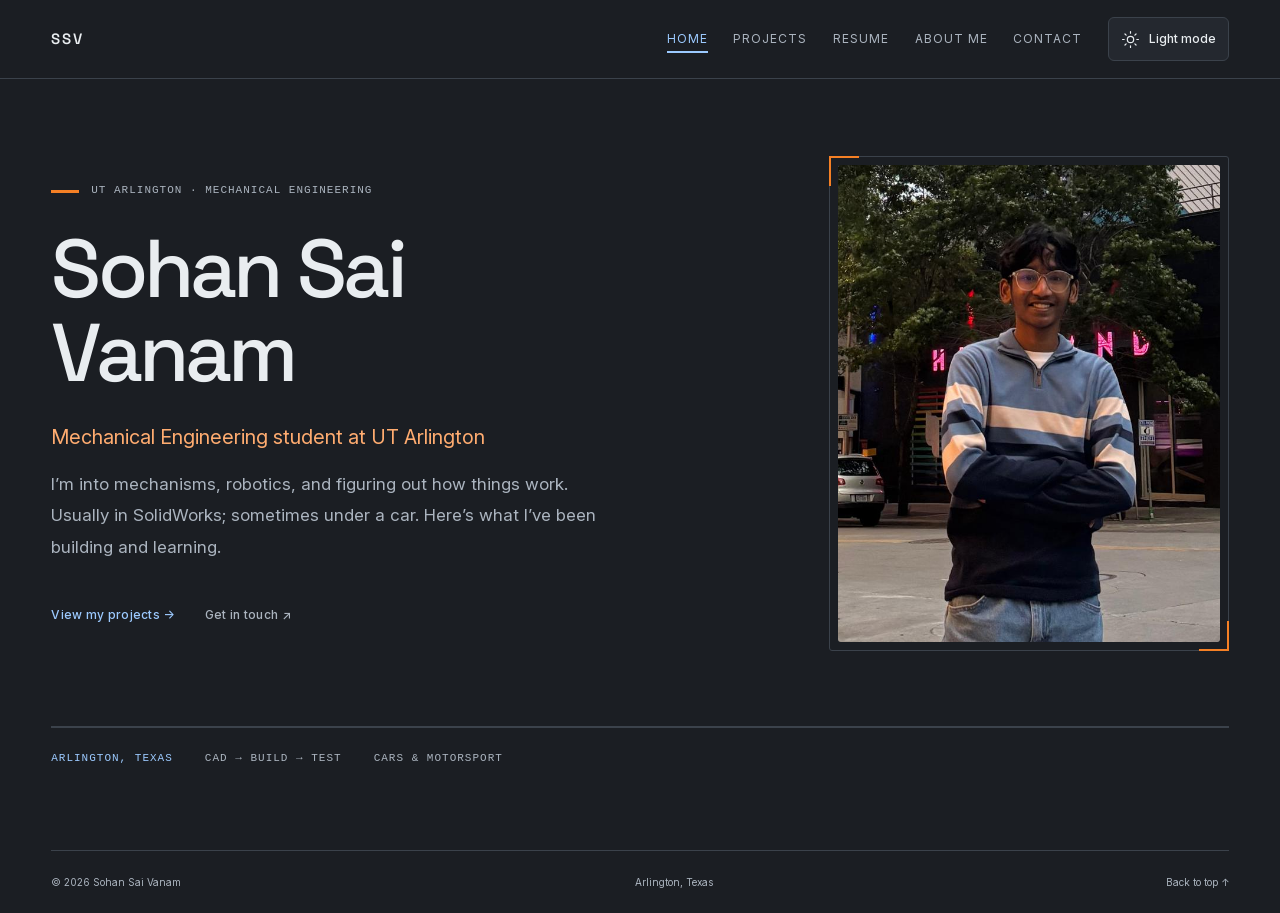
==== commit f743f20c: "changed visual effects of buttons" ====
--- a/index.html
+++ b/index.html
@@ -6,11 +6,11 @@
 <meta name="description" content="Sohan Sai Vanam, Mechanical Engineering student at UT Arlington. Projects, experience, and design documentation.">
 <meta name="theme-color" content="#1b1e23">
 <title>Mechanical engineering — Sohan Sai Vanam</title>
-<link rel="icon" href="assets/favicon.svg?v=personal-3" type="image/svg+xml">
+<link rel="icon" href="assets/favicon-empty.svg?v=removed-1" type="image/svg+xml">
 <script src="assets/theme.js?v=dark-default-14"></script>
 <link rel="preload" href="assets/fonts/space-grotesk-variable.woff2" as="font" type="font/woff2" crossorigin>
 <link rel="preload" href="assets/fonts/inter-variable.woff2" as="font" type="font/woff2" crossorigin>
-<link rel="stylesheet" href="assets/styles.css?v=typography-8">
+<link rel="stylesheet" href="assets/styles.css?v=mav-up-17">
 </head>
 <body id="top" data-base="">
 <a class="skip" href="#main">Skip to content</a>
@@ -27,7 +27,7 @@
 <div class="wrap home-details"><span data-profile="location">Arlington, Texas</span><span>CAD → Build → Test</span><span>Cars & motorsport</span></div>
 </main>
 <footer class="wrap footer"><span>© 2026 Sohan Sai Vanam</span><span data-profile="location">Arlington, Texas</span><a href="#top">Back to top ↑</a></footer>
-<script src="assets/content.js?v=resume-9" defer></script>
+<script src="assets/content.js?v=mav-up-17" defer></script>
 <script src="assets/script.js?v=resume-9" defer></script>
 </body>
 </html>
--- a/assets/styles.css
+++ b/assets/styles.css
@@ -63,9 +63,11 @@
 
 /* Sohan's signature: UTA color accents and precise, quiet drawing details. */
 .nav-links a{position:relative;border-bottom-color:transparent!important;transition:color 180ms ease}
-.nav-links a::after{content:"";position:absolute;left:0;right:0;bottom:0;height:2px;background:var(--orange);transform:scaleX(0);transform-origin:left;transition:transform 220ms ease}
+.nav-links a::after{content:"";position:absolute;left:0;right:0;bottom:0;height:2px;background:var(--blue);transform:scaleX(0);transform-origin:left;transition:transform 220ms ease}
 .nav-links a:hover::after,.nav-links a:focus-visible::after,.nav-links a[aria-current="page"]::after{transform:scaleX(1)}
-.nav-links a[aria-current="page"]{color:var(--accent)}
+.nav-links a[aria-current="page"]{color:var(--blue)}
+.nav-links a:hover,.nav-links a:focus-visible{color:var(--accent)}
+.nav-links a:hover::after,.nav-links a:focus-visible::after{background:var(--orange)}
 .home-copy>.eyebrow{display:flex;align-items:center;gap:12px}
 .home-copy>.eyebrow::before{content:"";width:28px;height:3px;background:var(--orange);flex-shrink:0}
 .home-role{color:var(--accent)}
@@ -74,19 +76,19 @@
 .home-photo::before{top:-1px;left:-1px;border-width:2px 0 0 2px}
 .home-photo::after{bottom:-1px;right:-1px;border-width:0 2px 2px 0}
 .home-photo img{border-radius:2px}.home-photo figcaption{margin:12px 0 0}
-.home-details{border-top:2px solid var(--line)}.home-details span:first-child{color:var(--accent)}
+.home-details{border-top:2px solid var(--line)}.home-details span:first-child{color:var(--blue)}
 .page-title::after{content:"";display:block;width:50px;height:3px;background:var(--orange);margin-top:24px}
-.link,.button-primary,.cert-button,.gist-label{color:var(--accent)}.secondary-link,.button-secondary{color:var(--muted)}
+.link,.button-primary,.cert-button,.gist-label{color:var(--blue)}.secondary-link,.button-secondary{color:var(--muted)}
 .link,.button-primary,.button-secondary,.cert-button{transition:color 180ms ease,transform 180ms ease}
 .link:hover,.button-primary:hover,.cert-button:hover{transform:translateX(3px)}
-.project-index{color:var(--accent)}.project-row{transition:background 200ms ease}
+.project-index{color:var(--blue)}.project-row{transition:background 200ms ease}
 .project-thumbnail img{transition:transform 320ms ease}.project-row:hover .project-thumbnail img{transform:scale(1.045)}
-.project-row:hover .project-title{color:var(--accent)}.project-title{transition:color 180ms ease}
+.project-row:hover .project-title{color:var(--blue)}.project-title{transition:color 180ms ease}
 .project-arrow{transition:transform 220ms ease,color 220ms ease,border-color 220ms ease}
-.project-row:hover .project-arrow{color:var(--accent);border-color:var(--accent);transform:translate(2px,-2px)}
+.project-row:hover .project-arrow{color:var(--blue);border-color:var(--blue);transform:translate(2px,-2px)}
 .filter{transition:background 180ms ease,color 180ms ease,border-color 180ms ease}
 .filter[aria-pressed="true"]{background:var(--accent-soft);color:var(--accent);border-color:var(--accent)}
-.case-nav a:hover{color:var(--accent);border-color:var(--accent)}.note{border-left-color:var(--orange)}
+.case-nav a:hover{color:var(--blue);border-color:var(--blue)}.note{border-left-color:var(--orange)}
 /* Content stays usable without JavaScript. Nothing waits for a fake loader. */
 @keyframes content-arrive{from{opacity:0;transform:translateY(16px)}to{opacity:1;transform:translateY(0)}}
 @keyframes page-depart{to{opacity:0;transform:translateY(-8px)}}
@@ -149,11 +151,11 @@
 
 /* Resume: project-backed capabilities, concise roles, education and credential. */
 .resume-top{padding-bottom:35px}.resume-top .page-lede{max-width:64ch}
-.resume-download{background:var(--accent);color:var(--paper);border:1px solid var(--accent);border-radius:4px;padding:10px 16px;font-size:13px}
+.resume-download{background:var(--blue);color:var(--paper);border:1px solid var(--blue);border-radius:4px;padding:10px 16px;font-size:13px}
 .resume-download:hover{background:var(--ink);color:var(--paper);border-color:var(--ink)}
 .resume-jump{display:flex;flex-wrap:wrap;gap:6px 25px;margin-top:30px}
 .resume-jump a{display:inline-flex;align-items:center;min-height:44px;font-size:13px;color:var(--muted);border-bottom:1px solid var(--line)}
-.resume-jump a:hover{color:var(--accent);border-color:var(--accent)}
+.resume-jump a:hover{color:var(--blue);border-color:var(--blue)}
 .resume-section .section-head{margin-bottom:0}.resume-section .section-head h2{margin:10px 0 25px}
 .capability-list{border-top:1px solid var(--line)}
 .capability-row{display:grid;grid-template-columns:minmax(0,.9fr) minmax(0,1.5fr) minmax(160px,.65fr);gap:clamp(24px,3vw,48px);align-items:start;padding:30px 0;border-bottom:1px solid var(--line)}
@@ -180,3 +182,8 @@
 
 .resume-description{font-size:15px}
 @media(prefers-reduced-motion:no-preference){.project-row:nth-child(5){animation-delay:calc(180ms + var(--reveal-step)*4)}}
+
+/* Actual UTA affiliations, with blue as the primary interactive accent. */
+.about-copy .uta-affiliations{color:var(--blue);font-size:13px;font-weight:600;letter-spacing:.02em;margin:0 0 20px}
+
+.about-copy .mav-up{color:var(--accent);font-family:var(--heading);font-size:17px;font-weight:600;margin:0 0 5px}
